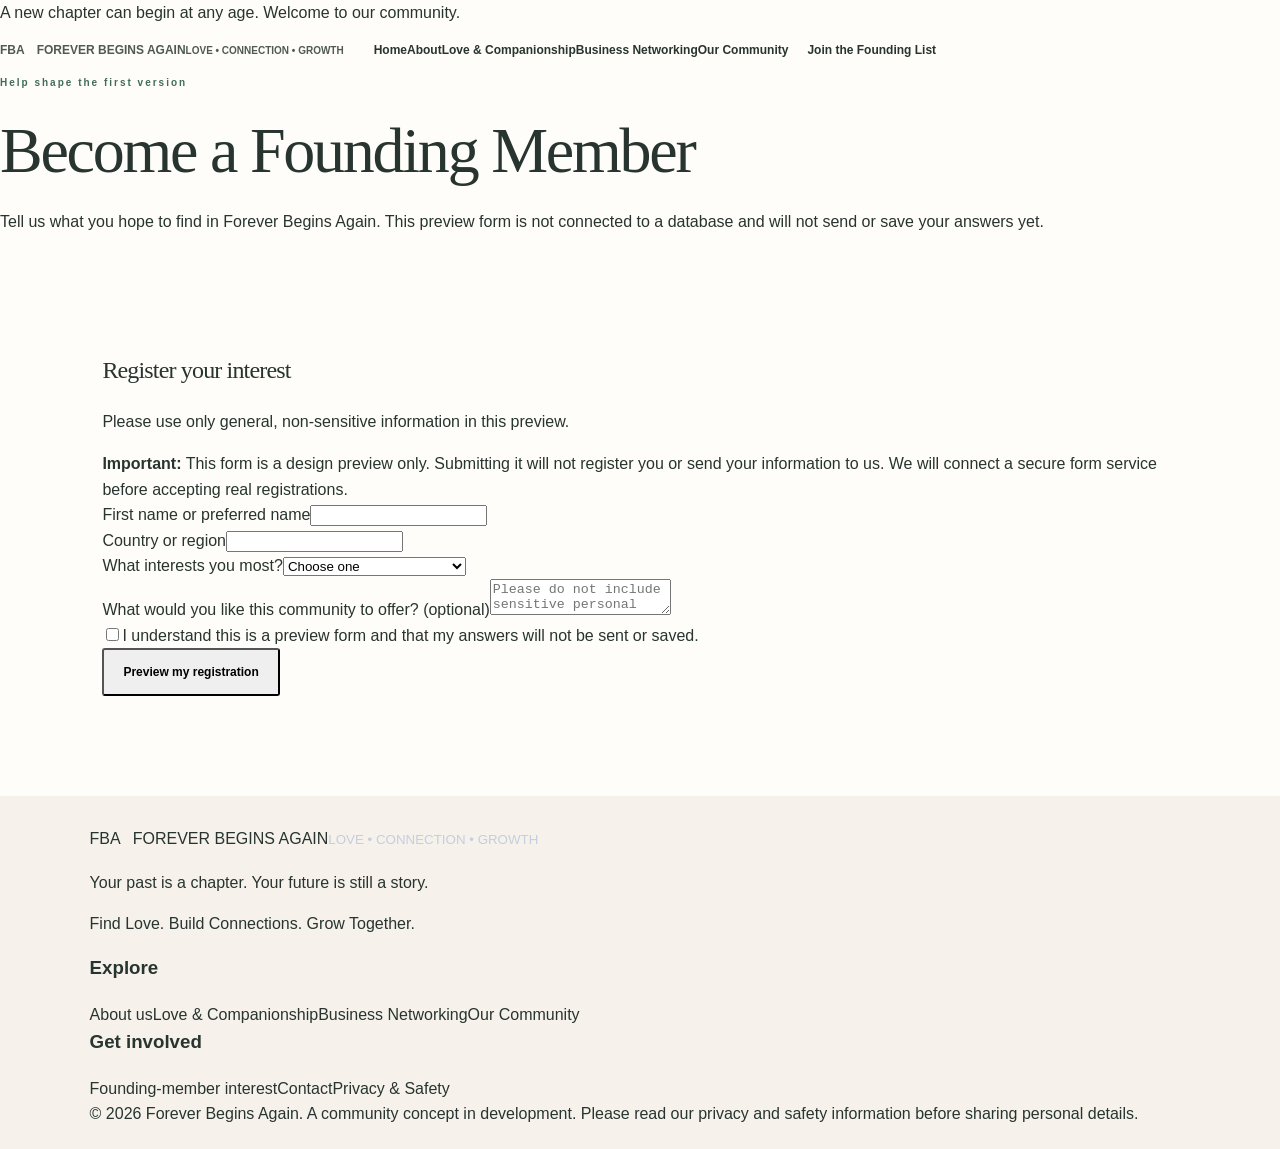
==== join.html @ 946a1b2e "Add files via upload" ====
<!doctype html><html lang="en"><head><meta charset="utf-8"><meta name="viewport" content="width=device-width, initial-scale=1"><meta name="description" content="Forever Begins Again — love, companionship, business networking and a new chapter of connection."><title>Founding Member Interest | Forever Begins Again</title><link rel="stylesheet" href="styles.css"></head><body><div class="topbar">A new chapter can begin at any age. Welcome to our community.</div><div class="navwrap"><nav class="nav"><a class="brand" href="index.html"><span class="logo">FBA</span><span>FOREVER BEGINS AGAIN<small>LOVE • CONNECTION • GROWTH</small></span></a><div class="links"><a href="index.html">Home</a><a href="about.html">About</a><a href="love.html">Love &amp; Companionship</a><a href="business.html">Business Networking</a><a href="community.html">Our Community</a><a class="button" href="join.html">Join the Founding List</a></div></nav></div><main><section class="pagehero"><div class="container"><div class="eyebrow">Help shape the first version</div><h1>Become a Founding Member</h1><p>Tell us what you hope to find in Forever Begins Again. This preview form is not connected to a database and will not send or save your answers yet.</p></div></section><section class="section"><div class="container"><div class="formwrap"><h2>Register your interest</h2><p class="muted">Please use only general, non-sensitive information in this preview.</p><div class="notice"><b>Important:</b> This form is a design preview only. Submitting it will not register you or send your information to us. We will connect a secure form service before accepting real registrations.</div><form id="interest-form"><div class="formgrid"><div class="field"><label for="firstName">First name or preferred name</label><input id="firstName" name="firstName" autocomplete="given-name" required></div><div class="field"><label for="country">Country or region</label><input id="country" name="country" autocomplete="country-name" required></div><div class="field full"><label for="interest">What interests you most?</label><select id="interest" name="interest" required><option value="">Choose one</option><option>Love and companionship</option><option>Friendship and community</option><option>Business networking</option><option>Leisure, travel and retreats</option><option>A mix of these experiences</option></select></div><div class="field full"><label for="goals">What would you like this community to offer? (optional)</label><textarea id="goals" name="goals" maxlength="500" placeholder="Please do not include sensitive personal details."></textarea></div><div class="field full"><label class="checkrow"><input id="consent" type="checkbox" required><span>I understand this is a preview form and that my answers will not be sent or saved.</span></label></div><div class="field full"><button class="button" type="submit">Preview my registration</button></div></div><div id="form-message" aria-live="polite"></div></form></div></div></section></main><footer class="footer"><div class="footer-inner"><div><a class="brand" href="index.html"><span class="logo">FBA</span><span>FOREVER BEGINS AGAIN<small style="color:#c4cede">LOVE • CONNECTION • GROWTH</small></span></a><p style="margin-top:18px">Your past is a chapter. Your future is still a story.</p><p>Find Love. Build Connections. Grow Together.</p></div><div><h3>Explore</h3><a href="about.html">About us</a><a href="love.html">Love &amp; Companionship</a><a href="business.html">Business Networking</a><a href="community.html">Our Community</a></div><div><h3>Get involved</h3><a href="join.html">Founding-member interest</a><a href="contact.html">Contact</a><a href="privacy.html">Privacy &amp; Safety</a></div></div><div class="copyright">© 2026 Forever Begins Again. A community concept in development. Please read our privacy and safety information before sharing personal details.</div></footer><script src="script.js"></script></body></html>
---- styles.css ----
:root{--ink:#27342f;--muted:#65716a;--cream:#f8f5ef;--paper:#fffdf9;--green:#294f43;--green2:#416b5b;--gold:#c99d62;--rose:#d8a79b;--line:#e8e2d8;--serif:"Playfair Display",Georgia,serif;--sans:"DM Sans",Arial,sans-serif}
*{box-sizing:border-box}html{scroll-behavior:smooth}body{margin:0;color:var(--ink);background:var(--paper);font-family:var(--sans);line-height:1.6}a{color:inherit;text-decoration:none}.announcement{background:var(--green);color:#fff;text-align:center;padding:9px 16px;font-size:12px;letter-spacing:.025em}.announcement a{color:#f0d4a8;margin-left:8px;font-weight:700}.site-header{height:88px;display:flex;align-items:center;justify-content:space-between;padding:0 6.5%;border-bottom:1px solid rgba(39,52,47,.08);background:rgba(255,253,249,.94);position:sticky;top:0;z-index:10;backdrop-filter:blur(12px)}.brand{display:flex;align-items:center;gap:12px}.brand-mark{width:42px;height:42px;border-radius:50%;display:grid;place-items:center;background:var(--green);color:white;font-family:var(--serif);font-size:24px;position:relative}.brand-mark span{font-family:var(--sans);font-size:11px;color:#e6bd82;position:absolute;right:6px;top:4px}.brand-name{font-size:11px;letter-spacing:.13em;font-weight:500;line-height:1.6}.brand-name b{display:block;letter-spacing:.23em;color:var(--green)}.nav{display:flex;align-items:center;gap:30px;font-size:12px;font-weight:600}.nav>a:not(.nav-cta){color:#4e5a53}.nav>a:hover,.text-link:hover{color:var(--gold)}.nav-cta{padding:12px 18px;border:1px solid var(--green);border-radius:3px;color:var(--green)}.nav-cta:hover{background:var(--green);color:white}.menu-toggle{display:none;border:0;background:none;font-size:24px;color:var(--green)}
.hero{display:grid;grid-template-columns:1.03fr .97fr;min-height:610px;padding:66px 6.5% 60px;gap:4%;align-items:center;overflow:hidden;background:linear-gradient(110deg,#fbf8f2 0%,#fbf8f2 50%,#f2e9dc 100%)}.hero-content{max-width:570px;position:relative;z-index:1}.eyebrow,.section-kicker{font-size:10px;font-weight:700;letter-spacing:.2em;color:var(--green2)}.eyebrow{display:flex;align-items:center;gap:10px;margin-bottom:24px}.eyebrow span{display:inline-block;width:28px;height:1px;background:var(--gold)}h1,h2,h3,p{margin-top:0}h1,h2{font-family:var(--serif);font-weight:500;letter-spacing:-.035em}h1{font-size:clamp(42px,5vw,68px);line-height:1.12;margin-bottom:23px}h1 em,h2 em,blockquote em{font-weight:500;color:var(--green2)}.hero-copy{font-size:15px;color:var(--muted);max-width:490px;line-height:1.9;margin-bottom:28px}.hero-actions{display:flex;align-items:center;gap:24px;flex-wrap:wrap}.button{display:inline-flex;align-items:center;gap:22px;padding:15px 19px;font-size:12px;font-weight:700;border-radius:3px}.button-primary{background:var(--green);color:#fff;box-shadow:0 7px 18px #294f431a}.button-primary:hover{background:#1d3e33}.button span,.arrow-link span{font-size:18px}.text-link{font-size:12px;font-weight:700}.hero-note{display:flex;align-items:center;gap:12px;margin-top:36px;color:#7c837c;font-size:11px;max-width:390px}.note-icon{color:var(--gold);font-size:22px}.hero-art{height:450px;position:relative;max-width:550px;width:100%;justify-self:end;border-radius:48% 48% 4px 4px;background:linear-gradient(160deg,#e7c7a9 0%,#f0d8bc 47%,#b8c5b1 47.2%,#809b86 100%);overflow:hidden;box-shadow:0 24px 60px #443a281c}.sun{position:absolute;top:54px;left:calc(50% - 100px);width:200px;height:200px;border-radius:50%;background:#f9e8c9;opacity:.9}.path{position:absolute;border:1px solid rgba(255,255,255,.45);border-radius:50%;transform:rotate(-24deg)}.path-one{width:540px;height:250px;left:-10px;top:180px}.path-two{width:440px;height:190px;left:50px;top:210px}.person{position:absolute;bottom:65px;width:150px;height:250px}.person-one{left:20%;transform:rotate(-3deg)}.person-two{right:16%;transform:rotate(4deg)}.person .head{position:absolute;top:0;left:45px;width:65px;height:76px;background:#8a5945;border-radius:47% 48% 43% 43%;z-index:2}.person-two .head{background:#b77f61}.person .body{position:absolute;bottom:0;left:10px;width:135px;height:195px;border-radius:55px 55px 10px 10px;background:#315c50;clip-path:polygon(25% 0,75% 0,100% 100%,0 100%)}.person-two .body{background:#d2a16e;clip-path:polygon(25% 0,75% 0,100% 100%,0 100%)}.floating-card{position:absolute;bottom:34px;left:8%;display:flex;align-items:center;gap:12px;background:#fffdf9;padding:14px 18px;border-radius:5px;box-shadow:0 8px 28px #27342f20}.heart{font-size:30px;color:#bd816d}.floating-card strong,.floating-card small{display:block}.floating-card strong{font-size:12px}.floating-card small{font-size:9px;color:var(--muted);margin-top:2px}.art-label{position:absolute;top:27px;left:0;right:0;text-align:center;letter-spacing:.2em;font-size:9px;color:#735a45}.art-caption{position:absolute;right:16px;top:48%;writing-mode:vertical-rl;font-family:var(--serif);font-size:13px;letter-spacing:.05em;color:#fffdf5}
.trust-strip{display:grid;grid-template-columns:repeat(4,1fr);padding:25px 7%;border-bottom:1px solid var(--line);gap:20px;background:#fffdf9}.trust-strip>div{display:flex;align-items:center;gap:12px;justify-content:center}.strip-icon{width:36px;height:36px;display:grid;place-items:center;border:1px solid #d9c9b3;border-radius:50%;color:var(--green);font-size:19px}.trust-strip b,.trust-strip small{display:block}.trust-strip b{font-size:11px}.trust-strip small{font-size:10px;color:#8b928b;margin-top:2px}
.section{padding:100px 8%}.intro{background:#fffdf9}.intro-grid{display:grid;grid-template-columns:1fr 1fr;gap:10%;margin-top:24px;align-items:start}.intro h2,.section-heading h2{font-size:clamp(34px,4vw,49px);line-height:1.22;margin:0}.intro-text{font-size:13px;line-height:2;color:var(--muted);max-width:520px}.intro-text strong{color:var(--green)}.connection-section{background:var(--cream)}.section-heading{text-align:center;max-width:630px;margin:0 auto 42px}.section-heading .section-kicker{margin-bottom:18px}.section-heading h2{margin-bottom:18px}.section-heading p{font-size:13px;color:var(--muted);line-height:1.9}.feature-grid{display:grid;grid-template-columns:1fr 1fr;gap:24px;max-width:980px;margin:auto}.feature-card{padding:34px 38px 32px;background:#fffdf9;border:1px solid #ebe5da;min-height:390px;position:relative;overflow:hidden}.feature-card.business{background:#eef1e9}.feature-illustration{height:105px;position:relative;display:flex;align-items:center;justify-content:center;margin-bottom:14px}.big-symbol{font-size:70px;line-height:1;color:#b67f6b;font-family:var(--serif);font-weight:400}.business .big-symbol{color:var(--green);font-family:var(--sans);font-weight:400}.spark{position:absolute;color:var(--gold);font-size:25px}.spark-a{left:35%;top:5px}.spark-b{right:32%;bottom:10px}.orbit{position:absolute;border:1px solid #8da08b;border-radius:50%;width:100px;height:55px;transform:rotate(25deg)}.orbit-b{transform:rotate(-30deg);width:120px;height:65px;border-color:#c6a77c}.card-tag{font-size:9px;letter-spacing:.19em;font-weight:700;color:#8e7864;margin-bottom:10px}.feature-card h3{font-family:var(--serif);font-size:27px;line-height:1.3;font-weight:500;margin-bottom:12px}.feature-card p{font-size:12px;color:var(--muted);line-height:1.9;max-width:390px}.arrow-link{display:inline-flex;gap:20px;align-items:center;margin-top:8px;font-size:11px;font-weight:700;color:var(--green)}.separation-note{max-width:900px;margin:26px auto 0;font-size:10px;color:#737c73;text-align:center}.separation-note span{color:var(--gold);margin-right:6px;font-size:16px}
.quote-section{padding:80px 20px;text-align:center;background:var(--green);color:#fffdf9;position:relative;overflow:hidden}.quote-section:before,.quote-section:after{content:"";position:absolute;width:280px;height:280px;border:1px solid #ffffff16;border-radius:50%}.quote-section:before{left:-120px;top:-120px}.quote-section:after{right:-100px;bottom:-180px}.quote-mark{font-family:var(--serif);font-size:68px;color:#e1bd88;height:52px}.quote-section blockquote{font-family:var(--serif);font-size:clamp(27px,3.5vw,43px);line-height:1.4;margin:12px auto 17px;position:relative}.quote-section blockquote em{color:#e3bd8d}.quote-section p{font-size:12px;color:#d2ded5;margin:0}
.journey-section{background:#fffdf9}.journey-section .section-heading{margin-bottom:52px}.steps{display:grid;grid-template-columns:repeat(3,1fr);gap:35px;max-width:1000px;margin:auto}.step{position:relative;border-top:1px solid var(--line);padding:27px 10px 0 0}.step-number{font-size:10px;color:var(--gold);letter-spacing:.15em;font-weight:700}.step-icon{position:absolute;right:10px;top:17px;font-size:27px;color:var(--green2)}.step h3{font-family:var(--serif);font-weight:500;font-size:23px;margin:22px 0 9px}.step p{font-size:12px;color:var(--muted);line-height:1.9;max-width:270px}
.join-section{background:linear-gradient(120deg,#2a5145,#203f35);color:white;text-align:center;padding:85px 20px 78px;position:relative;overflow:hidden}.join-section:before,.join-section:after{content:"";position:absolute;border:1px solid #ffffff17;border-radius:50%;width:420px;height:420px}.join-section:before{left:-220px;top:-200px}.join-section:after{right:-220px;bottom:-280px}.join-decoration{color:#d8b37d;font-size:38px;margin-bottom:7px}.section-kicker.light{color:#e2c394;margin-bottom:16px}.join-content{max-width:610px;margin:auto;position:relative;z-index:1}.join-content h2{font-size:clamp(36px,4vw,52px);line-height:1.2;margin-bottom:17px}.join-content h2 em{color:#e5c394}.join-content>p{font-size:12px;color:#d3dfd7;line-height:1.9;max-width:520px;margin:0 auto 25px}.interest-form{display:flex;gap:8px;max-width:500px;margin:0 auto}.interest-form input{flex:1;min-width:0;padding:15px 16px;border:1px solid #ffffff50;background:#ffffff0d;color:white;border-radius:3px;font:inherit;font-size:12px}.interest-form input::placeholder{color:#d6e0d9}.interest-form button{border:0;background:#e1bd88;color:#263d33;font:inherit;font-size:11px;font-weight:700;padding:0 17px;border-radius:3px;cursor:pointer;white-space:nowrap}.interest-form button:hover{background:#f0d4a8}.join-content .form-disclaimer{font-size:9px;color:#b8c9be;margin:12px auto 0}.form-message{font-size:12px;color:#f0d4a8;margin-top:10px;min-height:20px}
.footer{padding:30px 7% 22px;background:#f6f2eb}.footer-top{display:flex;align-items:center;justify-content:space-between;padding-bottom:25px;border-bottom:1px solid #e4ddd1}.footer-brand .brand-mark{width:36px;height:36px;font-size:21px}.footer-top>p{font-family:var(--serif);font-size:17px;color:#657168;margin:0}.footer-bottom{display:flex;justify-content:space-between;align-items:center;padding-top:20px;font-size:9px;color:#7c847d}.footer-bottom div{display:flex;gap:20px}.footer-bottom a:hover{color:var(--green)}.footer-note{font-size:9px;line-height:1.6;color:#8b918b;margin:16px 0 0;max-width:900px}.sr-only{position:absolute;width:1px;height:1px;padding:0;margin:-1px;overflow:hidden;clip:rect(0,0,0,0);white-space:nowrap;border:0}
@media(max-width:900px){.site-header{padding:0 5%;height:76px}.nav{gap:16px}.nav>a{font-size:11px}.hero{padding:55px 5%;grid-template-columns:1fr 0.9fr;gap:3%}.hero-art{height:380px}.person{transform:scale(.85);transform-origin:bottom}.person-two{transform:scale(.85) rotate(4deg)}.trust-strip{padding:22px 4%;gap:10px}.trust-strip>div{justify-content:flex-start}.trust-strip b{font-size:10px}.trust-strip small{font-size:9px}.section{padding:80px 6%}}
@media(max-width:700px){.announcement{font-size:10px}.site-header{height:72px}.brand-mark{width:37px;height:37px}.brand-name{font-size:9px}.menu-toggle{display:block}.nav{display:none;position:absolute;top:71px;left:0;right:0;background:var(--paper);padding:18px 6% 24px;border-bottom:1px solid var(--line);flex-direction:column;align-items:stretch;gap:17px}.nav.open{display:flex}.nav-cta{text-align:center}.hero{display:flex;flex-direction:column;align-items:stretch;padding:49px 6% 36px;gap:34px}.hero-content{max-width:none}.hero-art{justify-self:auto;max-width:460px;height:360px;width:100%;margin:auto}.hero-note{margin-top:25px}.hero-copy{font-size:14px}.trust-strip{grid-template-columns:1fr 1fr;padding:22px 6%;gap:19px 10px}.trust-strip>div{justify-content:flex-start}.intro-grid{grid-template-columns:1fr;gap:20px}.intro h2,.section-heading h2{font-size:38px}.section{padding:68px 6%}.feature-grid{grid-template-columns:1fr}.feature-card{padding:28px;min-height:0}.steps{grid-template-columns:1fr;gap:22px}.step{padding-top:20px}.step h3{margin-top:15px}.step p{max-width:none}.quote-section{padding:66px 18px}.interest-form{flex-direction:column}.interest-form input,.interest-form button{min-height:48px}.footer-top{align-items:flex-start;gap:15px;flex-direction:column}.footer-top>p{font-size:15px}.footer-bottom{align-items:flex-start;gap:14px;flex-direction:column}.footer-bottom div{flex-wrap:wrap;gap:12px 18px}}
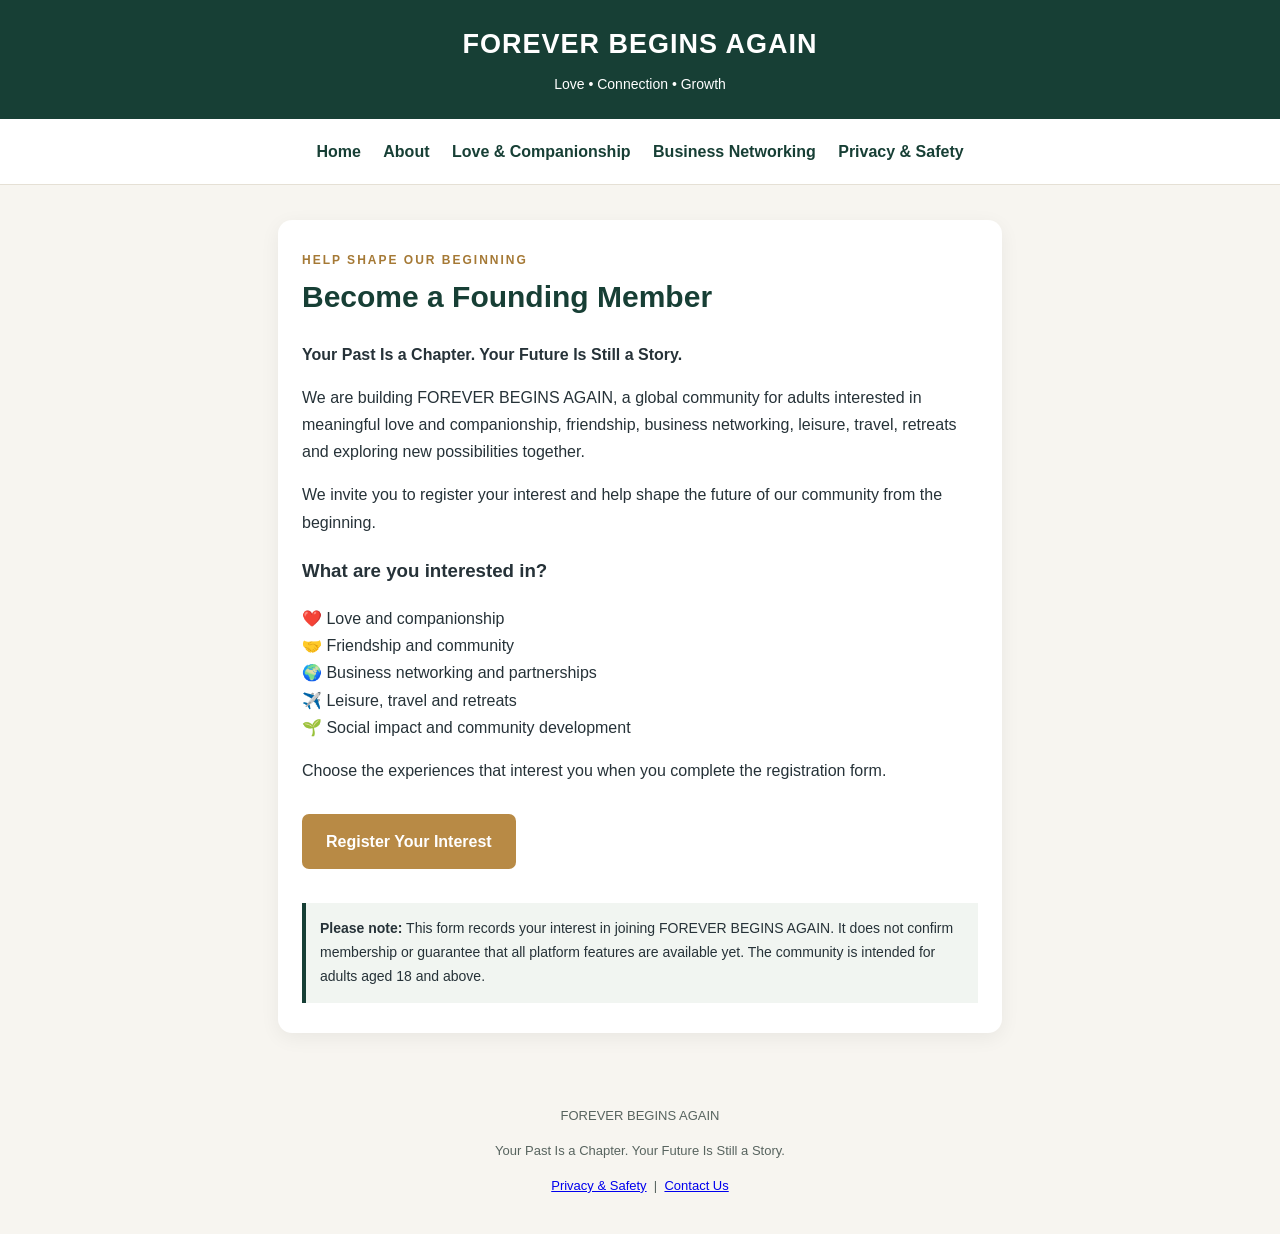
==== commit f91f4521: "Connect founding member page to Google registration form" ====
--- a/join.html
+++ b/join.html
@@ -1 +1,202 @@
-<!doctype html><html lang="en"><head><meta charset="utf-8"><meta name="viewport" content="width=device-width, initial-scale=1"><meta name="description" content="Forever Begins Again — love, companionship, business networking and a new chapter of connection."><title>Founding Member Interest | Forever Begins Again</title><link rel="stylesheet" href="styles.css"></head><body><div class="topbar">A new chapter can begin at any age. Welcome to our community.</div><div class="navwrap"><nav class="nav"><a class="brand" href="index.html"><span class="logo">FBA</span><span>FOREVER BEGINS AGAIN<small>LOVE • CONNECTION • GROWTH</small></span></a><div class="links"><a href="index.html">Home</a><a href="about.html">About</a><a href="love.html">Love &amp; Companionship</a><a href="business.html">Business Networking</a><a href="community.html">Our Community</a><a class="button" href="join.html">Join the Founding List</a></div></nav></div><main><section class="pagehero"><div class="container"><div class="eyebrow">Help shape the first version</div><h1>Become a Founding Member</h1><p>Tell us what you hope to find in Forever Begins Again. This preview form is not connected to a database and will not send or save your answers yet.</p></div></section><section class="section"><div class="container"><div class="formwrap"><h2>Register your interest</h2><p class="muted">Please use only general, non-sensitive information in this preview.</p><div class="notice"><b>Important:</b> This form is a design preview only. Submitting it will not register you or send your information to us. We will connect a secure form service before accepting real registrations.</div><form id="interest-form"><div class="formgrid"><div class="field"><label for="firstName">First name or preferred name</label><input id="firstName" name="firstName" autocomplete="given-name" required></div><div class="field"><label for="country">Country or region</label><input id="country" name="country" autocomplete="country-name" required></div><div class="field full"><label for="interest">What interests you most?</label><select id="interest" name="interest" required><option value="">Choose one</option><option>Love and companionship</option><option>Friendship and community</option><option>Business networking</option><option>Leisure, travel and retreats</option><option>A mix of these experiences</option></select></div><div class="field full"><label for="goals">What would you like this community to offer? (optional)</label><textarea id="goals" name="goals" maxlength="500" placeholder="Please do not include sensitive personal details."></textarea></div><div class="field full"><label class="checkrow"><input id="consent" type="checkbox" required><span>I understand this is a preview form and that my answers will not be sent or saved.</span></label></div><div class="field full"><button class="button" type="submit">Preview my registration</button></div></div><div id="form-message" aria-live="polite"></div></form></div></div></section></main><footer class="footer"><div class="footer-inner"><div><a class="brand" href="index.html"><span class="logo">FBA</span><span>FOREVER BEGINS AGAIN<small style="color:#c4cede">LOVE • CONNECTION • GROWTH</small></span></a><p style="margin-top:18px">Your past is a chapter. Your future is still a story.</p><p>Find Love. Build Connections. Grow Together.</p></div><div><h3>Explore</h3><a href="about.html">About us</a><a href="love.html">Love &amp; Companionship</a><a href="business.html">Business Networking</a><a href="community.html">Our Community</a></div><div><h3>Get involved</h3><a href="join.html">Founding-member interest</a><a href="contact.html">Contact</a><a href="privacy.html">Privacy &amp; Safety</a></div></div><div class="copyright">© 2026 Forever Begins Again. A community concept in development. Please read our privacy and safety information before sharing personal details.</div></footer><script src="script.js"></script></body></html>+<!DOCTYPE html>
+<html lang="en">
+<head>
+  <meta charset="UTF-8">
+  <meta name="viewport" content="width=device-width, initial-scale=1.0">
+  <meta name="description" content="Become a founding member of Forever Begins Again, a global community for love, companionship, friendship and business networking.">
+  <title>Become a Founding Member | Forever Begins Again</title>
+  <style>
+    * {
+      box-sizing: border-box;
+    }
+
+    body {
+      margin: 0;
+      font-family: Arial, sans-serif;
+      background: #f7f5f0;
+      color: #263238;
+      line-height: 1.7;
+    }
+
+    header {
+      background: #173f35;
+      color: white;
+      padding: 22px 16px;
+      text-align: center;
+    }
+
+    header h1 {
+      margin: 0;
+      font-size: 27px;
+      letter-spacing: 1px;
+    }
+
+    header p {
+      margin: 5px 0 0;
+      font-size: 14px;
+    }
+
+    nav {
+      background: #ffffff;
+      padding: 14px 10px;
+      text-align: center;
+      border-bottom: 1px solid #e5e0d5;
+    }
+
+    nav a {
+      color: #173f35;
+      text-decoration: none;
+      margin: 5px 9px;
+      font-weight: bold;
+      display: inline-block;
+    }
+
+    main {
+      max-width: 760px;
+      margin: 35px auto;
+      padding: 0 18px;
+    }
+
+    .card {
+      background: white;
+      border-radius: 14px;
+      padding: 30px 24px;
+      box-shadow: 0 5px 20px rgba(0, 0, 0, 0.06);
+    }
+
+    .eyebrow {
+      color: #a57935;
+      text-transform: uppercase;
+      font-weight: bold;
+      letter-spacing: 2px;
+      font-size: 12px;
+    }
+
+    h2 {
+      color: #173f35;
+      font-size: 30px;
+      line-height: 1.25;
+      margin-top: 8px;
+    }
+
+    .button {
+      display: inline-block;
+      background: #b88a45;
+      color: white;
+      padding: 14px 24px;
+      border-radius: 7px;
+      text-decoration: none;
+      font-weight: bold;
+      margin: 14px 0;
+    }
+
+    .button:hover {
+      background: #946c30;
+    }
+
+    .note {
+      background: #f1f5f1;
+      border-left: 4px solid #173f35;
+      padding: 14px;
+      margin-top: 20px;
+      font-size: 14px;
+    }
+
+    footer {
+      text-align: center;
+      padding: 24px 15px;
+      color: #58645f;
+      font-size: 13px;
+    }
+
+    @media (max-width: 480px) {
+      .card {
+        padding: 23px 17px;
+      }
+
+      h2 {
+        font-size: 25px;
+      }
+    }
+  </style>
+</head>
+
+<body>
+  <header>
+    <h1>FOREVER BEGINS AGAIN</h1>
+    <p>Love • Connection • Growth</p>
+  </header>
+
+  <nav>
+    <a href="index.html">Home</a>
+    <a href="about.html">About</a>
+    <a href="love.html">Love &amp; Companionship</a>
+    <a href="business.html">Business Networking</a>
+    <a href="privacy.html">Privacy &amp; Safety</a>
+  </nav>
+
+  <main>
+    <section class="card">
+      <div class="eyebrow">Help shape our beginning</div>
+
+      <h2>Become a Founding Member</h2>
+
+      <p>
+        <strong>Your Past Is a Chapter. Your Future Is Still a Story.</strong>
+      </p>
+
+      <p>
+        We are building FOREVER BEGINS AGAIN, a global community for adults
+        interested in meaningful love and companionship, friendship,
+        business networking, leisure, travel, retreats and exploring new
+        possibilities together.
+      </p>
+
+      <p>
+        We invite you to register your interest and help shape the future
+        of our community from the beginning.
+      </p>
+
+      <h3>What are you interested in?</h3>
+
+      <p>
+        ❤️ Love and companionship<br>
+        🤝 Friendship and community<br>
+        🌍 Business networking and partnerships<br>
+        ✈️ Leisure, travel and retreats<br>
+        🌱 Social impact and community development
+      </p>
+
+      <p>
+        Choose the experiences that interest you when you complete the
+        registration form.
+      </p>
+
+      <a
+        class="button"
+        href="https://docs.google.com/forms/d/e/1FAIpQLScVeWrtAqOMfUhqekjsjx_aUAr0gSQWoylRcv57Bm2ZtqbfTw/viewform?usp=header"
+        target="_blank"
+        rel="noopener noreferrer">
+        Register Your Interest
+      </a>
+
+      <div class="note">
+        <strong>Please note:</strong> This form records your interest in
+        joining FOREVER BEGINS AGAIN. It does not confirm membership or
+        guarantee that all platform features are available yet.
+        The community is intended for adults aged 18 and above.
+      </div>
+    </section>
+  </main>
+
+  <footer>
+    <p>FOREVER BEGINS AGAIN</p>
+    <p>Your Past Is a Chapter. Your Future Is Still a Story.</p>
+    <p>
+      <a href="privacy.html">Privacy &amp; Safety</a>
+      &nbsp;|&nbsp;
+      <a href="contact.html">Contact Us</a>
+    </p>
+  </footer>
+</body>
+</html>
